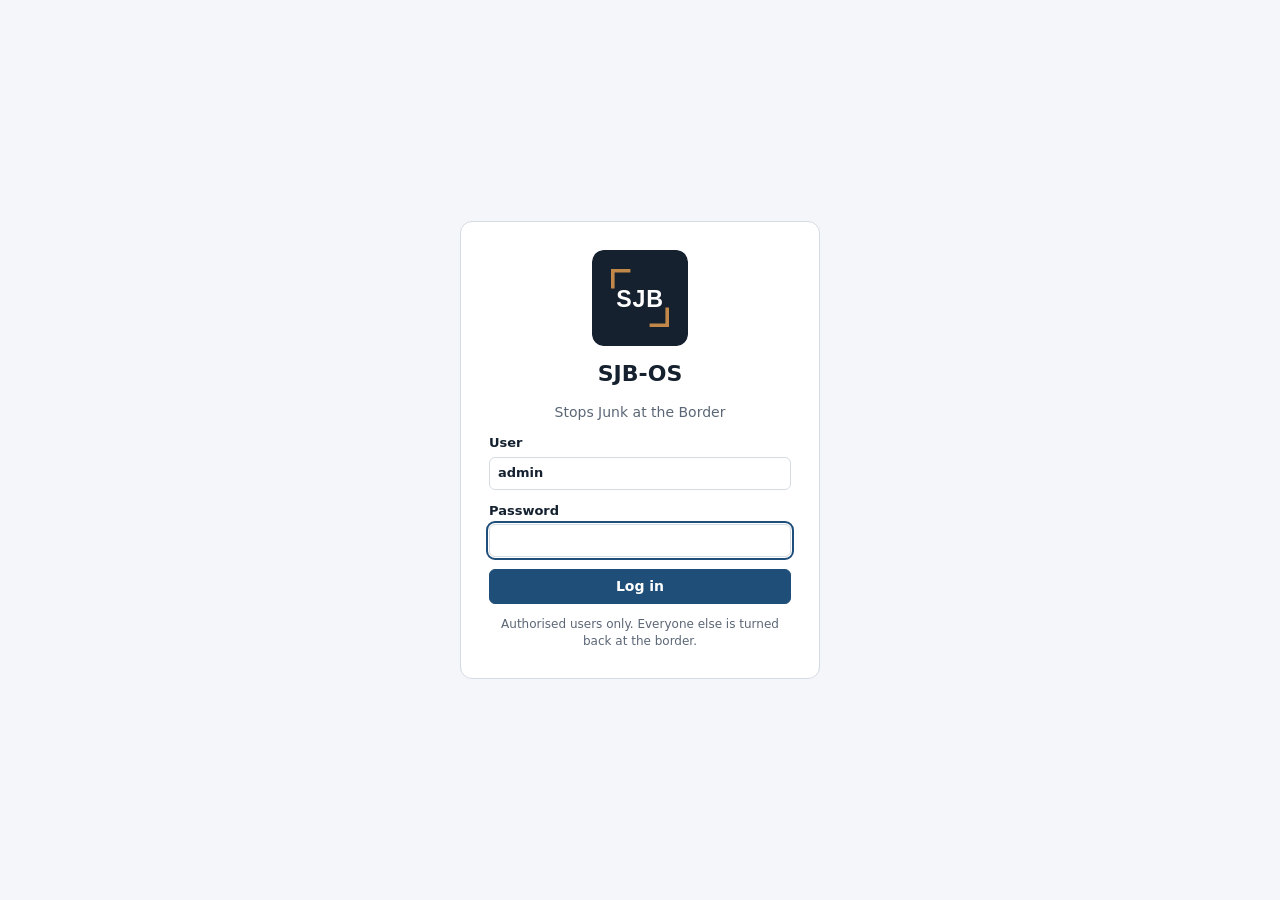
==== internal/webui/static/index.html @ 23442807 "SJB-OS 0.9.9-r01 A next-generation firewall for VMware, built by one person with Claude Code as a de" ====
<!doctype html>
<html lang="en">
<head>
<meta charset="utf-8">
<meta name="viewport" content="width=device-width, initial-scale=1">
<title>SJB-OS</title>
<link rel="icon" href="favicon.svg" type="image/svg+xml">
<link rel="stylesheet" href="app.css">
<script src="app.js" defer></script>
</head>
<body>
<div id="login" class="login hidden">
  <form id="login-form" class="login-card" autocomplete="on">
    <img class="login-logo" src="favicon.svg" alt="SJB">
    <h1>SJB-OS</h1>
    <p class="muted">Stops Junk at the Border</p>
    <label>User <input name="user" autocomplete="username" value="admin" required></label>
    <label>Password <input name="password" type="password" autocomplete="current-password" required autofocus></label>
    <p id="login-error" class="error hidden" role="alert"></p>
    <button type="submit" class="primary">Log in</button>
    <p class="muted small">Authorised users only. Everyone else is turned back at the border.</p>
  </form>
</div>

<div id="app" class="hidden">
  <header class="top">
    <a href="#dashboard" class="brand" aria-label="SJB-OS dashboard">
      <img src="favicon.svg" alt=""> SJB-OS <span id="version" class="muted small"></span>
    </a>
    <nav id="nav" aria-label="Sections">
      <a href="#dashboard">Dashboard</a>
      <div class="menu">
        <button type="button" class="menu-btn" aria-expanded="false" aria-controls="menu-security">Security</button>
        <div class="menu-list hidden" id="menu-security">
          <a href="#policy">Policy</a>
          <a href="#nat">NAT</a>
          <a href="#objects">Objects</a>
          <a href="#apps">Applications</a>
          <a href="#ips">IPS</a>
          <a href="#tags">Tags</a>
        </div>
      </div>
      <div class="menu">
        <button type="button" class="menu-btn" aria-expanded="false" aria-controls="menu-networking">Networking</button>
        <div class="menu-list hidden" id="menu-networking">
          <a href="#network">Interfaces</a>
          <a href="#routing">Routing</a>
          <a href="#dhcp">DHCP</a>
        </div>
      </div>
      <div class="menu">
        <button type="button" class="menu-btn" aria-expanded="false" aria-controls="menu-system">System</button>
        <div class="menu-list hidden" id="menu-system">
          <a href="#logs">Logs</a>
          <a href="#revisions">Revisions</a>
          <a href="#system">Administration</a>
        </div>
      </div>
    </nav>
    <div class="who"><span id="host" class="muted small"></span> <button id="logout" class="link">Log out</button></div>
  </header>
  <div id="confirm-bar" class="bar warn hidden" role="status"></div>
  <div id="pending-bar" class="bar info hidden" role="status"></div>
  <main id="main"></main>
</div>

<div id="toast" class="toast hidden" role="status" aria-live="polite"></div>
<dialog id="dialog"><form method="dialog" id="dialog-form"></form></dialog>
</body>
</html>
---- internal/webui/static/app.css ----
:root {
  --bg: #f4f6f9;
  --surface: #ffffff;
  --surface-2: #eceff4;
  --text: #15212f;
  --muted: #5b6676;
  --border: #d5dbe3;
  --accent: #1f4e79;
  --accent-ink: #ffffff;
  --accent-soft: #e3ecf5;
  /* The SJB logo: navy and copper. */
  --navy: #15212f;
  --copper: #c2884a;
  /* Charts: categorical slots (dataviz reference palette, validated on this
     surface), an ordinal red ramp for threat severity, chart chrome. */
  --series-1: #2a78d6; --series-2: #eb6834; --series-3: #1baf7a; --series-4: #eda100;
  --series-5: #e87ba4; --series-6: #008300; --series-7: #6250d6; --series-8: #e34948;
  --sev-informational: #f0a19f; --sev-minor: #e66b69; --sev-major: #c93b3a; --sev-critical: #8f1d1c;
  --viz-grid: #e6e9ee; --viz-base: #c3c9d2; --viz-tick: #6b7686;
  --info-bg: #e7f0fb;
  --info-ink: #17426e;
  --warn-bg: #fff3d6;
  --warn-ink: #6a4a00;
  --danger: #b3261e;
  --danger-soft: #fbe5e3;
  --good: #2f7d32;
  --radius: 8px;
  --mono: ui-monospace, SFMono-Regular, Menlo, Consolas, monospace;
  color-scheme: light;
}
@media (prefers-color-scheme: dark) {
  :root {
    --bg: #0d141d;
    --surface: #15212f;
    --surface-2: #1c2b3d;
    --text: #e6ebf1;
    --muted: #98a6b6;
    --border: #2c3c50;
    --accent: #d9a46a;
    --series-1: #3987e5; --series-2: #d95926; --series-3: #199e70; --series-4: #c98500;
    --series-5: #d55181; --series-6: #0ca30c; --series-7: #9085e9; --series-8: #e66767;
    --sev-informational: #924141; --sev-minor: #bd5352; --sev-major: #e46766; --sev-critical: #f5aaa8;
    --viz-grid: #22324a; --viz-base: #34465f; --viz-tick: #98a6b6;
    --accent-ink: #15212f;
    --accent-soft: #2a3346;
    --info-bg: #142538;
    --info-ink: #b5d3f5;
    --warn-bg: #3a2e0c;
    --warn-ink: #f3d78a;
    --danger: #f2867c;
    --danger-soft: #3b1714;
    --good: #6cc15f;
    color-scheme: dark;
  }
}

* { box-sizing: border-box; }
html, body { margin: 0; }
body {
  background: var(--bg);
  color: var(--text);
  font: 14px/1.45 system-ui, -apple-system, "Segoe UI", Roboto, sans-serif;
}
.hidden { display: none !important; }
.muted { color: var(--muted); }
.small { font-size: 12px; }
.error { color: var(--danger); }
.mono, pre, code { font-family: var(--mono); font-size: 12.5px; }
h1 { font-size: 22px; margin: 0 0 4px; }
h2 { font-size: 18px; margin: 0; }
h3 { font-size: 15px; margin: 18px 0 8px; }
a { color: var(--accent); }

/* login */
.login { min-height: 100vh; display: grid; place-items: center; padding: 16px; }
.login-card {
  width: min(360px, 100%); background: var(--surface); border: 1px solid var(--border);
  border-radius: 12px; padding: 28px; display: grid; gap: 12px;
}
.login-card h1, .login-card > p { text-align: center; margin: 0; }
.login-logo { width: 96px; height: 96px; margin: 0 auto; display: block; border-radius: 12px; }

/* shell */
.top {
  display: flex; align-items: center; gap: 16px; flex-wrap: wrap;
  padding: 10px 20px; background: var(--navy); border-bottom: 2px solid var(--copper);
  position: sticky; top: 0; z-index: 5; color: #e6ebf1;
}
.brand { font-weight: 700; text-decoration: none; color: #ffffff; display: flex; align-items: center; gap: 8px; letter-spacing: 0.5px; }
.brand img { width: 26px; height: 26px; border-radius: 4px; }
.top .muted { color: #9fb0c3; }
.top button.link { color: var(--copper); }
nav { display: flex; gap: 2px; flex-wrap: wrap; flex: 1; }
nav a, .menu-btn { padding: 6px 10px; border-radius: 6px; text-decoration: none; color: #c9d2dd; }
nav a:hover, .menu-btn:hover { background: #22324a; color: #ffffff; }
nav > a.active, .menu-btn.active { background: #24364f; color: #ffffff; font-weight: 600; box-shadow: inset 0 -2px 0 var(--copper); }
/* Grouped sections: a button opens its items below it. */
.menu { position: relative; }
.menu-btn { border: none; background: none; font: inherit; cursor: pointer; display: inline-flex; align-items: center; gap: 4px; }
.menu-btn::after { content: "▾"; font-size: 10px; opacity: 0.7; }
.menu-btn[aria-expanded="true"] { background: #22324a; color: #ffffff; }
.menu-list {
  position: absolute; top: calc(100% + 6px); left: 0; z-index: 20; min-width: 190px;
  display: flex; flex-direction: column; gap: 2px; padding: 6px;
  background: var(--navy); border: 1px solid #2c3c50; border-top: 2px solid var(--copper);
  border-radius: 8px; box-shadow: 0 8px 24px rgba(0, 0, 0, 0.35);
}
.menu-list.hidden { display: none !important; }
.menu-list a { padding: 8px 10px; white-space: nowrap; }
.menu-list a.active { background: #24364f; color: #ffffff; font-weight: 600; box-shadow: inset 2px 0 0 var(--copper); }
.who { display: flex; gap: 8px; align-items: center; }
main { padding: 20px; max-width: 1200px; margin: 0 auto; }
.page-head { display: flex; align-items: center; gap: 12px; flex-wrap: wrap; margin-bottom: 14px; }
.page-head .spacer { flex: 1; }

.bar { padding: 10px 20px; display: flex; gap: 12px; align-items: center; flex-wrap: wrap; }
.bar.info { background: var(--info-bg); color: var(--info-ink); }
.bar.warn { background: var(--warn-bg); color: var(--warn-ink); }
.bar .spacer { flex: 1; }
.bar .buttons { display: flex; gap: 8px; flex-wrap: nowrap; }

/* controls */
button, .button {
  font: inherit; border: 1px solid var(--border); background: var(--surface); color: var(--text);
  padding: 6px 12px; border-radius: 6px; cursor: pointer;
}
button:hover { background: var(--surface-2); }
button.primary { background: var(--accent); color: var(--accent-ink); border-color: var(--accent); font-weight: 600; }
button.primary:hover { filter: brightness(1.08); }
button.danger { color: var(--danger); }
button.link { border: none; background: none; color: var(--accent); padding: 4px; }
button.icon { padding: 2px 8px; }
button:disabled { opacity: .5; cursor: default; }
input, select, textarea {
  font: inherit; color: var(--text); background: var(--surface); border: 1px solid var(--border);
  border-radius: 6px; padding: 6px 8px; width: 100%;
}
select[multiple] { min-height: 110px; }
textarea { font-family: var(--mono); font-size: 12.5px; }
label { display: grid; gap: 4px; font-weight: 600; font-size: 13px; }
label .hint { font-weight: 400; color: var(--muted); font-size: 12px; }
label.check { display: flex; gap: 8px; align-items: center; font-weight: 400; }
label.check input { width: auto; }
input:focus, select:focus, textarea:focus, button:focus-visible { outline: 2px solid var(--accent); outline-offset: 1px; }
.field-error { border-color: var(--danger); }

/* cards and tables */
.cards { display: grid; grid-template-columns: repeat(auto-fill, minmax(170px, 1fr)); gap: 12px; margin-bottom: 18px; }
.card { background: var(--surface); border: 1px solid var(--border); border-radius: var(--radius); padding: 14px; }
.card .label { color: var(--muted); font-size: 12px; }
.card .value { font-size: 24px; font-weight: 700; }
.panel { background: var(--surface); border: 1px solid var(--border); border-radius: var(--radius); padding: 16px; margin-bottom: 16px; }
.tagline { color: var(--muted); font-style: italic; }
.table-wrap { overflow-x: auto; background: var(--surface); border: 1px solid var(--border); border-radius: var(--radius); }
table { width: 100%; border-collapse: collapse; }
th, td { text-align: left; padding: 8px 10px; border-bottom: 1px solid var(--border); vertical-align: top; }
th { font-size: 12px; color: var(--muted); font-weight: 600; background: var(--surface-2); }
tr:last-child td { border-bottom: none; }
td.actions { white-space: nowrap; text-align: right; }
td.actions button + button { margin-left: 6px; }
.chip {
  display: inline-block; white-space: nowrap; padding: 1px 7px; margin: 1px 2px 1px 0; border-radius: 10px;
  background: var(--surface-2); border: 1px solid var(--border); font-size: 12px;
}
.chip.any { color: var(--muted); }
.action-allow { color: var(--good); font-weight: 600; }
.action-deny, .action-reset { color: var(--danger); font-weight: 600; }
.empty { padding: 18px; color: var(--muted); text-align: center; }
.seg { display: inline-flex; border: 1px solid var(--border); border-radius: 6px; overflow: hidden; }
.seg button { border: none; border-radius: 0; }
.seg button + button { border-left: 1px solid var(--border); }
.seg button.active { background: var(--accent-soft); font-weight: 600; }
td.time { white-space: nowrap; color: var(--muted); font-size: 12.5px; }
td.mono button.link, td button.link { padding: 0; font: inherit; }
@media (max-width: 1100px) { #host { display: none; } nav > a, .menu-btn { padding: 6px 8px; } }
.level-warn { color: var(--warn-ink); font-weight: 600; }
.level-error { color: var(--danger); font-weight: 600; }
.num { color: var(--muted); width: 32px; }
.diff { white-space: pre-wrap; margin: 0; max-height: 60vh; overflow: auto; }
.diff .add { color: var(--good); }
.diff .del { color: var(--danger); }
pre.block { background: var(--surface-2); padding: 12px; border-radius: 6px; overflow: auto; max-height: 60vh; margin: 0; }
.grid2 { display: grid; grid-template-columns: repeat(auto-fit, minmax(260px, 1fr)); gap: 16px; }
.row { display: flex; gap: 8px; align-items: end; flex-wrap: wrap; }
.row > label { flex: 1; min-width: 140px; }

/* dialog */
dialog {
  border: 1px solid var(--border); border-radius: 12px; padding: 0; background: var(--surface); color: var(--text);
  width: min(640px, calc(100vw - 32px));
}
dialog::backdrop { background: rgb(0 0 0 / .45); }
#dialog-form { display: grid; gap: 12px; padding: 20px; max-height: 85vh; overflow: auto; }
.dialog-actions { display: flex; gap: 8px; justify-content: flex-end; }
.errors { background: var(--danger-soft); color: var(--danger); border-radius: 6px; padding: 8px 12px; margin: 0; }
.errors li { margin-left: 16px; }

.toast {
  position: fixed; bottom: 20px; left: 50%; transform: translateX(-50%); z-index: 20;
  background: var(--text); color: var(--bg); padding: 10px 16px; border-radius: 8px; max-width: calc(100vw - 32px);
}

@media (max-width: 640px) {
  .top { padding: 10px 16px; gap: 8px; }
  .brand { order: 1; }
  .who { order: 2; margin-left: auto; }
  nav { order: 3; flex: 1 0 100%; flex-wrap: wrap; }
  nav a, .menu-btn { white-space: nowrap; }
  /* Phones: a menu opens full width under the whole nav bar. */
  nav { position: relative; }
  .menu { position: static; }
  .menu-list { left: 0; right: 0; top: calc(100% + 4px); }
  main { padding: 16px; }
  th, td { padding: 6px 8px; }
}

/* Log viewer column picker */
.col-picker .col-grid { display: grid; grid-template-columns: repeat(auto-fill, minmax(150px, 1fr)); gap: 6px 16px; margin-top: 8px; }

/* Applications: bytes bar and catalog list */
td.bar-cell { width: 30%; min-width: 80px; }
td.bar-cell .bar { display: block; height: 8px; border-radius: 4px; background: var(--accent, #6fbf73); }
.cat-list { max-height: 420px; overflow-y: auto; }

/* Log query help */
.query-help p { margin: 0 0 6px; }
.query-help .field-grid { display: grid; grid-template-columns: repeat(auto-fill, minmax(230px, 1fr)); gap: 2px 16px; margin-top: 6px; }
input.log-query { min-width: 22em; }

/* Application picker */
.app-picker { grid-column: 1 / -1; display: flex; flex-direction: column; gap: 6px; }
.app-chips { display: flex; flex-wrap: wrap; gap: 4px; min-height: 26px; }
.app-chip { display: inline-flex; align-items: center; gap: 4px; }
.chip-x { border: 0; background: none; color: inherit; cursor: pointer; padding: 0 2px; font-size: 1.05em; line-height: 1; }
.app-results { display: grid; grid-template-columns: repeat(auto-fill, minmax(190px, 1fr)); gap: 4px; max-height: 220px; overflow-y: auto; padding: 2px; }
.app-opt { display: flex; justify-content: space-between; align-items: baseline; gap: 6px; text-align: left; padding: 4px 8px; border: 1px solid var(--border, #3a4a3a); border-radius: 6px; background: none; color: inherit; cursor: pointer; }
.app-opt.on { border-color: var(--accent); background: color-mix(in srgb, var(--accent) 22%, transparent); }
.app-kind-category, .app-kind-group { font-weight: 600; }
.app-kind-group::before { content: "▣ "; color: var(--accent); }
.app-kind-category::before { content: "◆ "; color: var(--accent); }

/* Dashboard activity charts */
.dash { margin-bottom: 18px; }
.dash .page-head { margin-bottom: 10px; }
.dash-grid { display: grid; grid-template-columns: repeat(2, minmax(0, 1fr)); gap: 12px; }
@media (max-width: 900px) { .dash-grid { grid-template-columns: 1fr; } }
.dash-panel { margin: 0; min-width: 0; }
.dash-head { display: flex; align-items: baseline; justify-content: space-between; gap: 8px; margin-bottom: 8px; }
.dash-head h3 { margin: 0; font-size: 15px; }
.dash-sub { margin: 12px 0 6px; font-size: 13px; color: var(--muted); font-weight: 600; }
.chart { position: relative; }
.chart svg.viz { display: block; width: 100%; height: auto; }
.viz .grid { stroke: var(--viz-grid); stroke-width: 1; }
.viz .base { stroke: var(--viz-base); stroke-width: 1; }
.viz .tick { fill: var(--viz-tick); font-size: 11px; font-variant-numeric: tabular-nums; }
.viz .line { fill: none; stroke: currentColor; stroke-width: 2; stroke-linejoin: round; stroke-linecap: round; }
.viz .seg { fill: currentColor; stroke: var(--surface); stroke-width: 1; }
.viz .guide { stroke: var(--viz-base); stroke-width: 1; stroke-dasharray: 3 3; }
.viz .hidden-viz { display: none; }
.viz .hit { fill: transparent; cursor: crosshair; }
.chart-tip {
  position: absolute; z-index: 3; pointer-events: none; white-space: nowrap;
  background: var(--surface); color: var(--text); border: 1px solid var(--border); border-radius: 6px;
  padding: 6px 8px; font-size: 12px; box-shadow: 0 4px 14px rgba(0, 0, 0, 0.18);
}
.chart-tip .tip-time { color: var(--muted); margin-bottom: 3px; }
.tip-row { display: flex; align-items: center; gap: 6px; color: var(--text); }
.legend { display: flex; flex-wrap: wrap; gap: 4px 14px; margin-top: 6px; font-size: 12px; color: var(--muted); }
.legend-item { display: inline-flex; align-items: center; gap: 6px; }
.legend-item, .tip-row { --sw: currentColor; }
.swatch { display: inline-block; width: 10px; height: 10px; border-radius: 3px; background: var(--swc, currentColor); flex: none; }
.legend-item .swatch, .tip-row .swatch { background: var(--swc); }
.ser-1 { color: var(--series-1); --swc: var(--series-1); } .ser-2 { color: var(--series-2); --swc: var(--series-2); }
.ser-3 { color: var(--series-3); --swc: var(--series-3); } .ser-4 { color: var(--series-4); --swc: var(--series-4); }
.ser-5 { color: var(--series-5); --swc: var(--series-5); } .ser-6 { color: var(--series-6); --swc: var(--series-6); }
.ser-7 { color: var(--series-7); --swc: var(--series-7); } .ser-8 { color: var(--series-8); --swc: var(--series-8); }
.sev-critical { color: var(--sev-critical); --swc: var(--sev-critical); } .sev-major { color: var(--sev-major); --swc: var(--sev-major); }
.sev-minor { color: var(--sev-minor); --swc: var(--sev-minor); } .sev-informational { color: var(--sev-informational); --swc: var(--sev-informational); }
/* Text keeps text colours; the swatch carries the identity. */
.legend-item, .tip-row { color: var(--muted); }
.tip-row { color: var(--text); }
.barlist { display: grid; gap: 6px; }
.bar-row { display: grid; grid-template-columns: minmax(0, 38%) 1fr auto; align-items: center; gap: 10px; font-size: 13px; }
.barlist.wide .bar-row { grid-template-columns: minmax(0, 62%) 1fr auto; }
.bar-label { text-align: left; overflow: hidden; text-overflow: ellipsis; white-space: nowrap; padding: 0; color: var(--text) !important; }
.bar-label:hover { text-decoration: underline; }
.bar-track { height: 10px; background: var(--surface-2); border-radius: 4px; overflow: hidden; }
.bar-fill { display: block; height: 100%; background: var(--series-1); border-radius: 0 4px 4px 0; }
.bar-value { color: var(--muted); font-variant-numeric: tabular-nums; white-space: nowrap; display: inline-flex; gap: 6px; align-items: center; }
.badge-threat { font-size: 11px; padding: 1px 6px; border-radius: 10px; background: var(--danger-soft); color: var(--danger); }
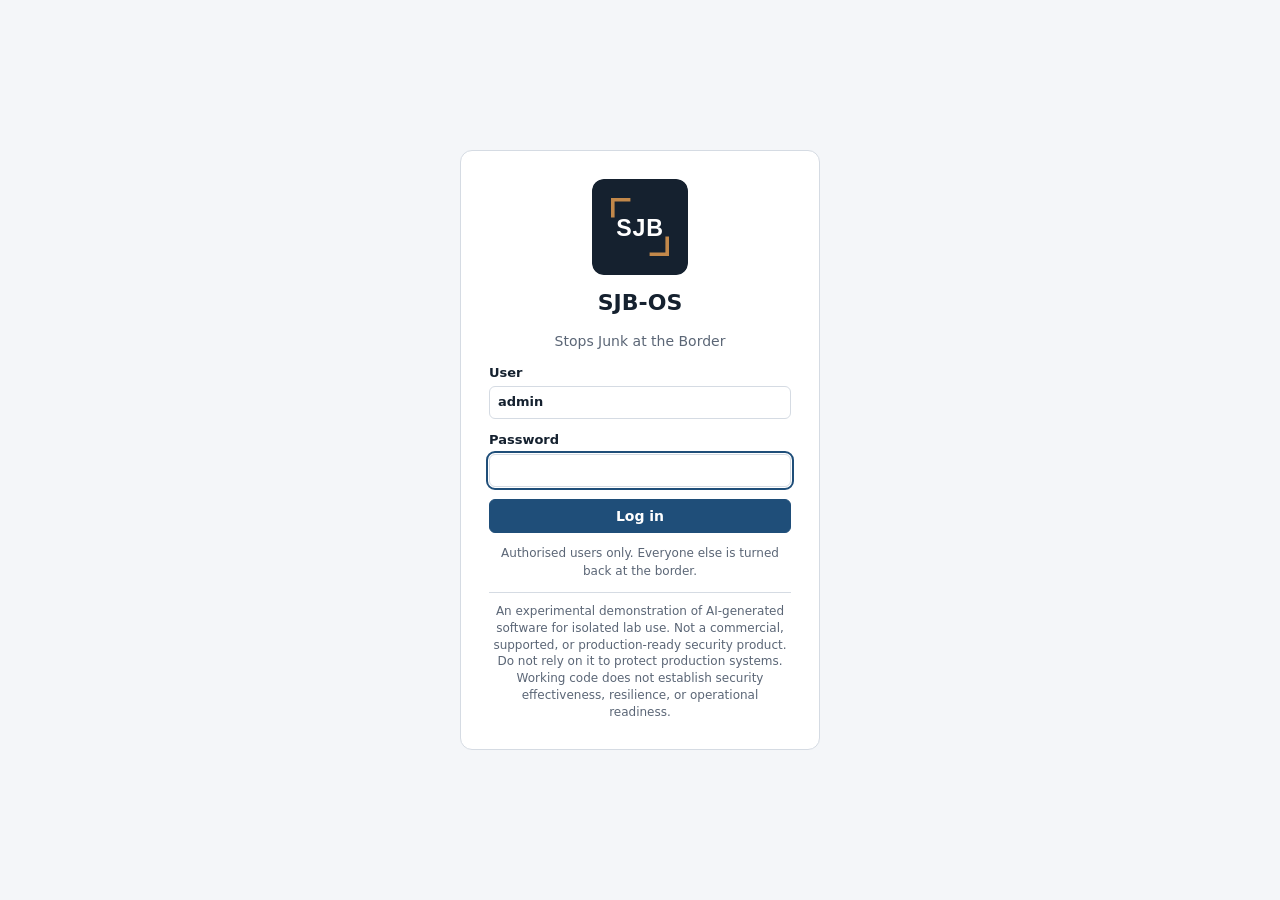
==== commit 2da08de2: "Public framing: an experimental demonstration, with honest attribution README, appliance guide, logi" ====
--- a/internal/webui/static/index.html
+++ b/internal/webui/static/index.html
@@ -19,6 +19,9 @@
     <p id="login-error" class="error hidden" role="alert"></p>
     <button type="submit" class="primary">Log in</button>
     <p class="muted small">Authorised users only. Everyone else is turned back at the border.</p>
+    <p class="muted small disclaimer">An experimental demonstration of AI-generated software for isolated lab use.
+      Not a commercial, supported, or production-ready security product. Do not rely on it to protect production
+      systems. Working code does not establish security effectiveness, resilience, or operational readiness.</p>
   </form>
 </div>
 
--- a/internal/webui/static/app.css
+++ b/internal/webui/static/app.css
@@ -78,6 +78,7 @@
   border-radius: 12px; padding: 28px; display: grid; gap: 12px;
 }
 .login-card h1, .login-card > p { text-align: center; margin: 0; }
+.login-card .disclaimer { border-top: 1px solid var(--border); padding-top: 10px; line-height: 1.4; }
 .login-logo { width: 96px; height: 96px; margin: 0 auto; display: block; border-radius: 12px; }
 
 /* shell */
